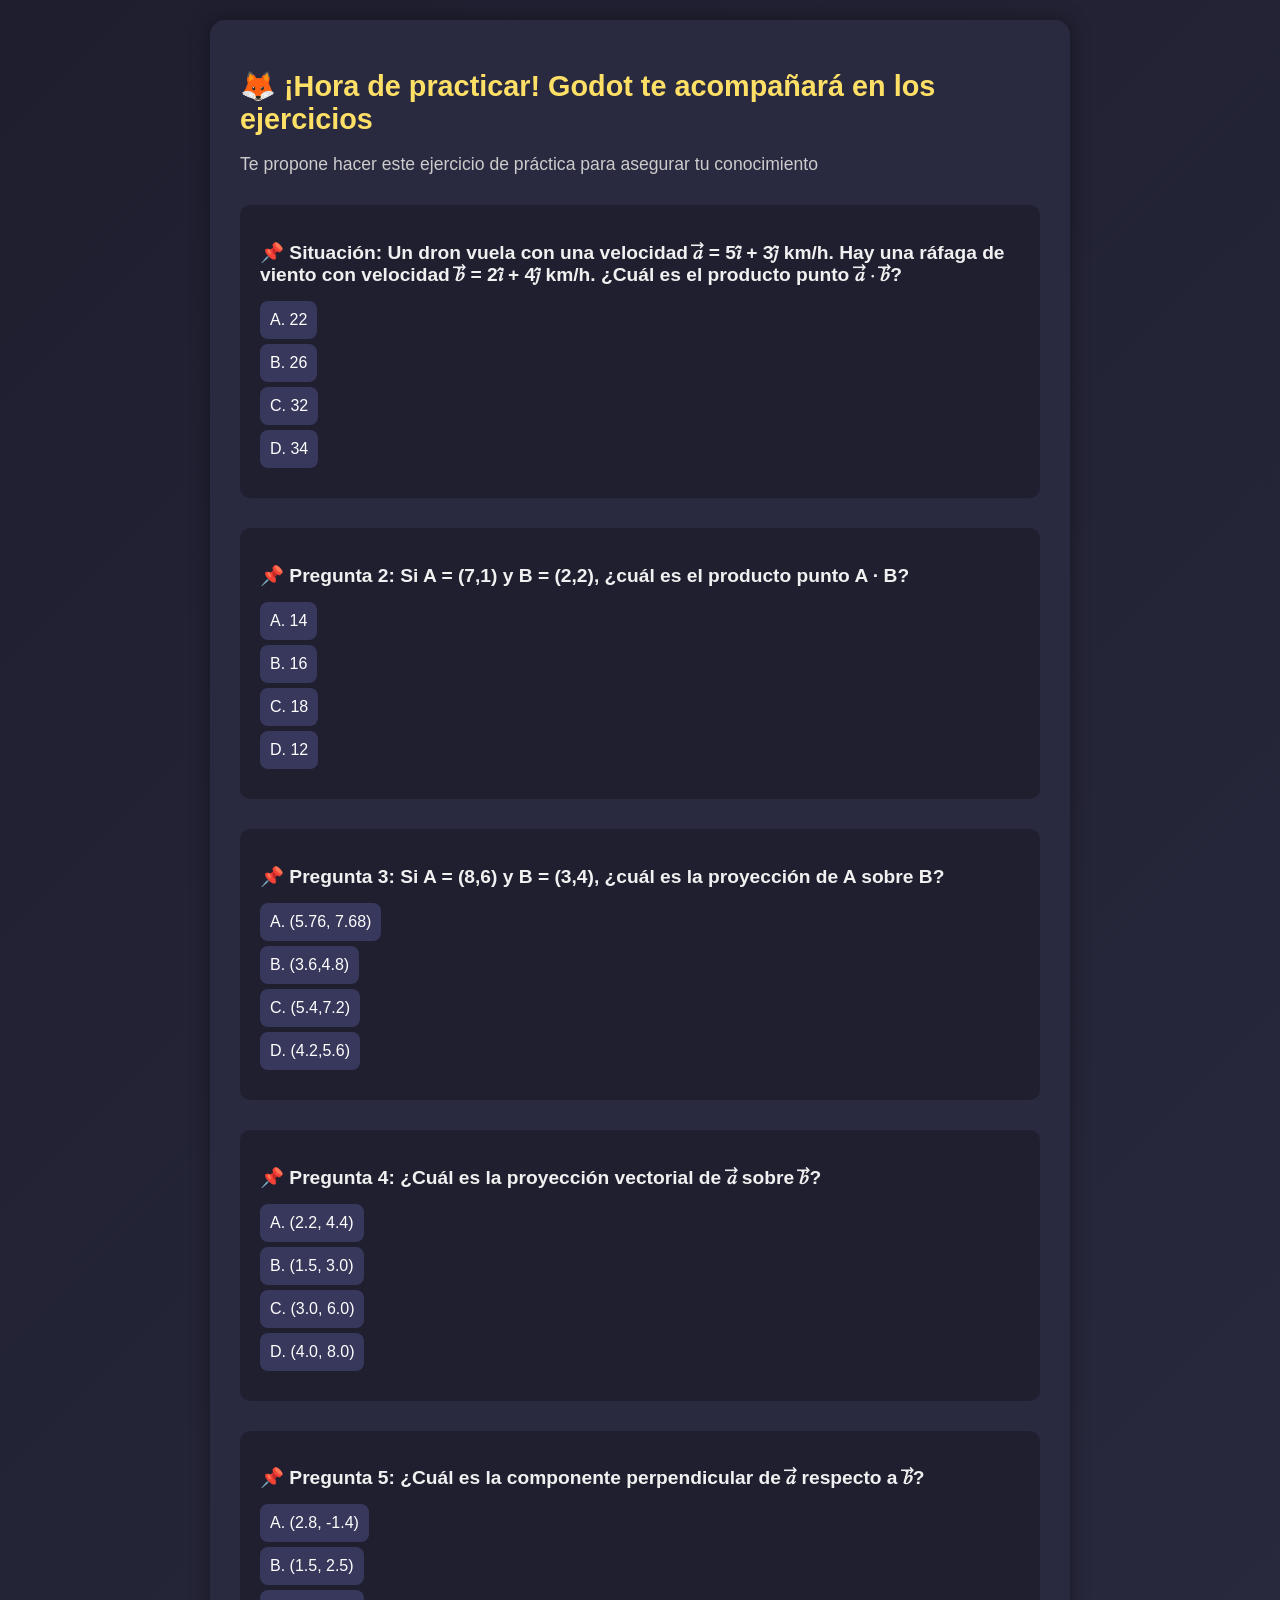
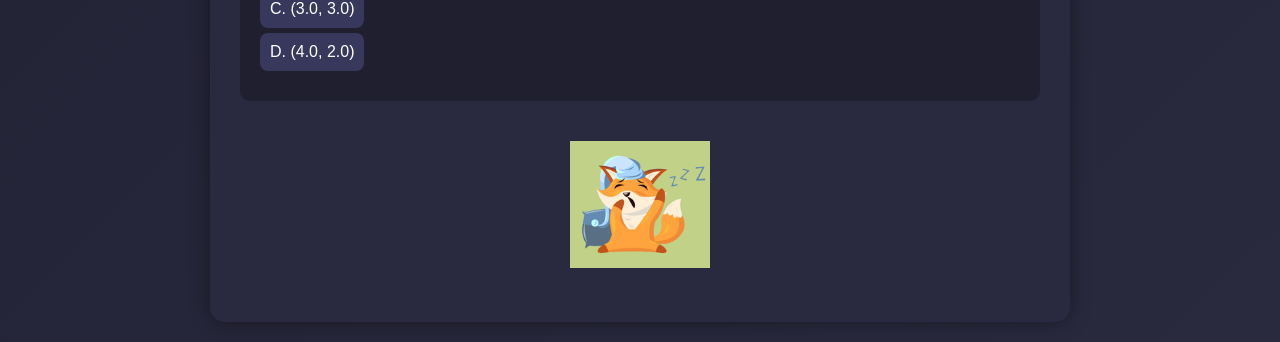
==== Ejercicios.html @ d002a0e9 "Add files via upload" ====
<!DOCTYPE html>
<html lang="es">
  <head>
    <meta charset="UTF-8" />
    <meta name="viewport" content="width=device-width, initial-scale=1.0" />
    <title>Práctica y Competencia de Proyección Vectorial</title>
    <style>
      body {
        margin: 0;
        padding: 0;
        font-family: "Segoe UI", Tahoma, Geneva, Verdana, sans-serif;
        background: linear-gradient(135deg, #1e1e2f, #2a2a3f);
        color: #f0f0f0;
        display: flex;
        justify-content: center;
        padding: 20px;
      }
      .main-container {
        max-width: 800px;
        width: 100%;
        background-color: #292940;
        padding: 30px;
        border-radius: 15px;
        box-shadow: 0 0 20px rgba(0, 0, 0, 0.4);
      }
      header h1 {
        font-size: 1.8rem;
        margin-bottom: 10px;
        color: #ffe066;
      }
      header p {
        font-size: 1.1rem;
        color: #ccc;
      }
      .exercise {
        margin-top: 30px;
        background-color: #1f1f30;
        padding: 20px;
        border-radius: 10px;
      }
      .exercise h2 {
        font-size: 1.2rem;
        margin-bottom: 15px;
      }
      .option {
        display: block;
        background-color: #38385c;
        color: white;
        padding: 10px;
        border: none;
        border-radius: 8px;
        margin: 5px 0;
        cursor: pointer;
        font-size: 1rem;
      }
      .option:hover {
        background-color: #505080;
      }
      .correct {
        background-color: #4caf50 !important;
      }
      .incorrect {
        background-color: #e74c3c !important;
      }
      .feedback {
        margin-top: 10px;
        font-weight: bold;
      }
      .mascota-container {
        text-align: center;
        margin: 40px 0 20px;
      }
      .mascota-img {
        width: 140px;
      }
    </style>
  </head>
  <body>
    <div class="main-container">
      <header>
        <h1>🦊 ¡Hora de practicar! Godot te acompañará en los ejercicios</h1>
        <p>
          Te propone hacer este ejercicio de práctica para asegurar tu
          conocimiento
        </p>
      </header>

      <div class="exercise-section">
        <!-- Pregunta 1 -->
        <div class="exercise">
          <h2>
            📌 Situación: Un dron vuela con una velocidad 𝑎⃗ = 5𝑖̂ + 3𝑗̂ km/h. Hay
            una ráfaga de viento con velocidad 𝑏⃗ = 2𝑖̂ + 4𝑗̂ km/h. ¿Cuál es el
            producto punto 𝑎⃗ ⋅ 𝑏⃗?
          </h2>
          <button
            class="option"
            data-answer="22"
            onclick="checkAnswer(this, '22', 'feedback1')"
          >
            A. 22
          </button>
          <button
            class="option"
            data-answer="26"
            onclick="checkAnswer(this, '22', 'feedback1')"
          >
            B. 26
          </button>
          <button
            class="option"
            data-answer="32"
            onclick="checkAnswer(this, '22', 'feedback1')"
          >
            C. 32
          </button>
          <button
            class="option"
            data-answer="34"
            onclick="checkAnswer(this, '22', 'feedback1')"
          >
            D. 34
          </button>
          <div id="feedback1" class="feedback"></div>
        </div>

        <!-- Pregunta 2 -->
        <div class="exercise">
          <h2>
            📌 Pregunta 2: Si A = (7,1) y B = (2,2), ¿cuál es el producto punto
            A · B?
          </h2>
          <button
            class="option"
            data-answer="14"
            onclick="checkAnswer(this, '16', 'feedback2')"
          >
            A. 14
          </button>
          <button
            class="option"
            data-answer="16"
            onclick="checkAnswer(this, '16', 'feedback2')"
          >
            B. 16
          </button>
          <button
            class="option"
            data-answer="18"
            onclick="checkAnswer(this, '16', 'feedback2')"
          >
            C. 18
          </button>
          <button
            class="option"
            data-answer="12"
            onclick="checkAnswer(this, '16', 'feedback2')"
          >
            D. 12
          </button>
          <div id="feedback2" class="feedback"></div>
        </div>

        <!-- Pregunta 3 -->
        <div class="exercise">
          <h2>
            📌 Pregunta 3: Si A = (8,6) y B = (3,4), ¿cuál es la proyección de A
            sobre B?
          </h2>
          <button
            class="option"
            data-answer="(5.76, 7.68)"
            onclick="checkAnswer(this, '(5.76, 7.68)', 'feedback3')"
          >
            A. (5.76, 7.68)
          </button>
          <button
            class="option"
            data-answer="(3.6,4.8)"
            onclick="checkAnswer(this, '(5.76, 7.68)', 'feedback3')"
          >
            B. (3.6,4.8)
          </button>
          <button
            class="option"
            data-answer="(5.4,7.2)"
            onclick="checkAnswer(this, '(5.76, 7.68)', 'feedback3')"
          >
            C. (5.4,7.2)
          </button>
          <button
            class="option"
            data-answer="(4.2,5.6)"
            onclick="checkAnswer(this, '(5.76, 7.68)', 'feedback3')"
          >
            D. (4.2,5.6)
          </button>
          <div id="feedback3" class="feedback"></div>
        </div>

        <!-- Pregunta 4 -->
        <div class="exercise">
          <h2>
            📌 Pregunta 4: ¿Cuál es la proyección vectorial de 𝑎⃗ sobre 𝑏⃗?
          </h2>
          <button
            class="option"
            data-answer="(2.2, 4.4)"
            onclick="checkAnswer(this, '(2.2, 4.4)', 'feedback4')"
          >
            A. (2.2, 4.4)
          </button>
          <button
            class="option"
            data-answer="(1.5, 3.0)"
            onclick="checkAnswer(this, '(2.2, 4.4)', 'feedback4')"
          >
            B. (1.5, 3.0)
          </button>
          <button
            class="option"
            data-answer="(3.0, 6.0)"
            onclick="checkAnswer(this, '(2.2, 4.4)', 'feedback4')"
          >
            C. (3.0, 6.0)
          </button>
          <button
            class="option"
            data-answer="(4.0, 8.0)"
            onclick="checkAnswer(this, '(2.2, 4.4)', 'feedback4')"
          >
            D. (4.0, 8.0)
          </button>
          <div id="feedback4" class="feedback"></div>
        </div>

        <!-- Pregunta 5 -->
        <div class="exercise">
          <h2>
            📌 Pregunta 5: ¿Cuál es la componente perpendicular de 𝑎⃗ respecto a
            𝑏⃗?
          </h2>
          <button
            class="option"
            data-answer="(2.8, -1.4)"
            onclick="checkAnswer(this, '(2.8, -1.4)', 'feedback5')"
          >
            A. (2.8, -1.4)
          </button>
          <button
            class="option"
            data-answer="(1.5, 2.5)"
            onclick="checkAnswer(this, '(2.8, -1.4)', 'feedback5')"
          >
            B. (1.5, 2.5)
          </button>
          <button
            class="option"
            data-answer="(3.0, 3.0)"
            onclick="checkAnswer(this, '(2.8, -1.4)', 'feedback5')"
          >
            C. (3.0, 3.0)
          </button>
          <button
            class="option"
            data-answer="(4.0, 2.0)"
            onclick="checkAnswer(this, '(2.8, -1.4)', 'feedback5')"
          >
            D. (4.0, 2.0)
          </button>
          <div id="feedback5" class="feedback"></div>
        </div>
      </div>

      <!-- Mascota -->
      <div class="mascota-container">
        <img class="mascota-img" src="Archivos/Dor.png" alt="Mascota Godot" />
      </div>
    </div>

    <!-- Script para manejo de respuestas -->
    <script>
      function checkAnswer(button, correctAnswer, feedbackId) {
        const buttons = button.parentNode.querySelectorAll("button");
        buttons.forEach((btn) => (btn.disabled = true));

        const feedback = document.getElementById(feedbackId);

        if (button.dataset.answer === correctAnswer) {
          button.classList.add("correct");
          feedback.textContent = "¡Respuesta correcta! 🎉";
          feedback.style.color = "#4caf50";
        } else {
          button.classList.add("incorrect");
          feedback.textContent = "Respuesta incorrecta. Intenta de nuevo.";
          feedback.style.color = "#e74c3c";

          // Marcar la respuesta correcta también
          buttons.forEach((btn) => {
            if (btn.dataset.answer === correctAnswer) {
              btn.classList.add("correct");
            }
          });
        }
      }
    </script>
  </body>
</html>
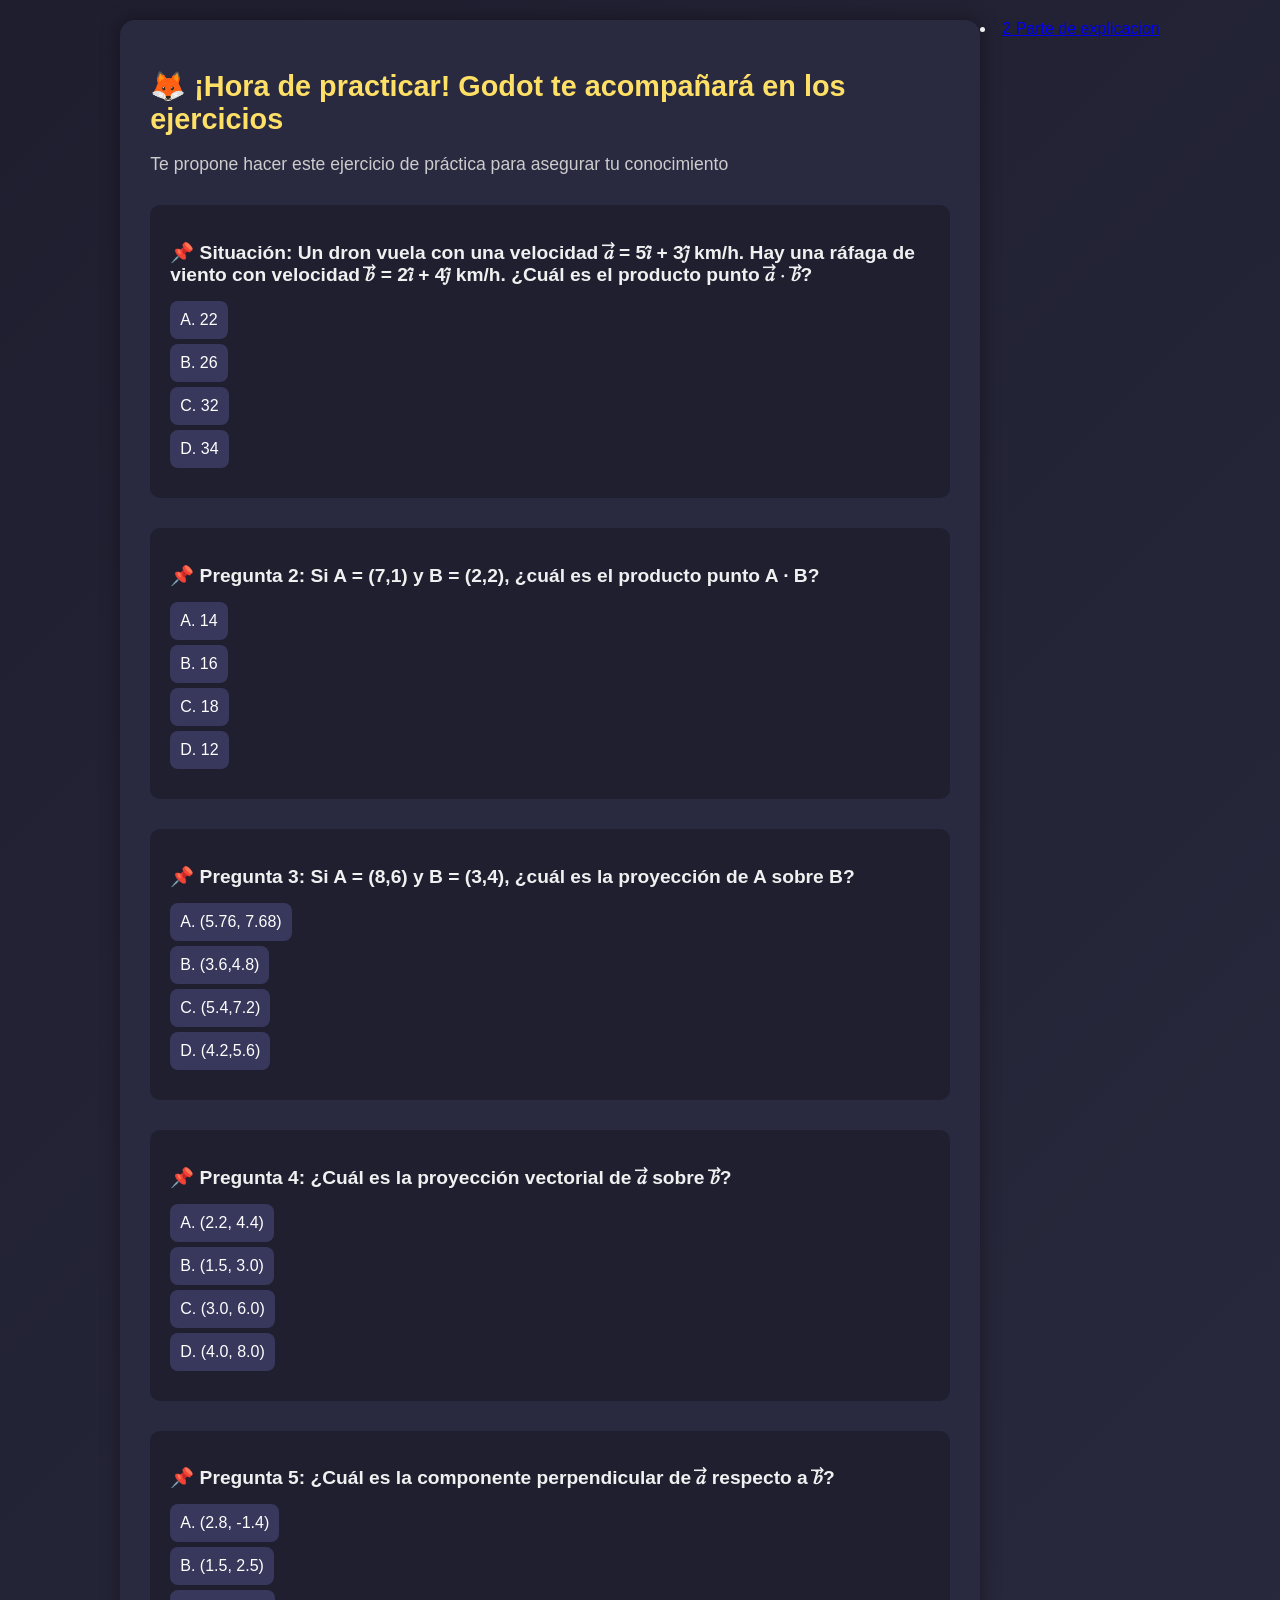
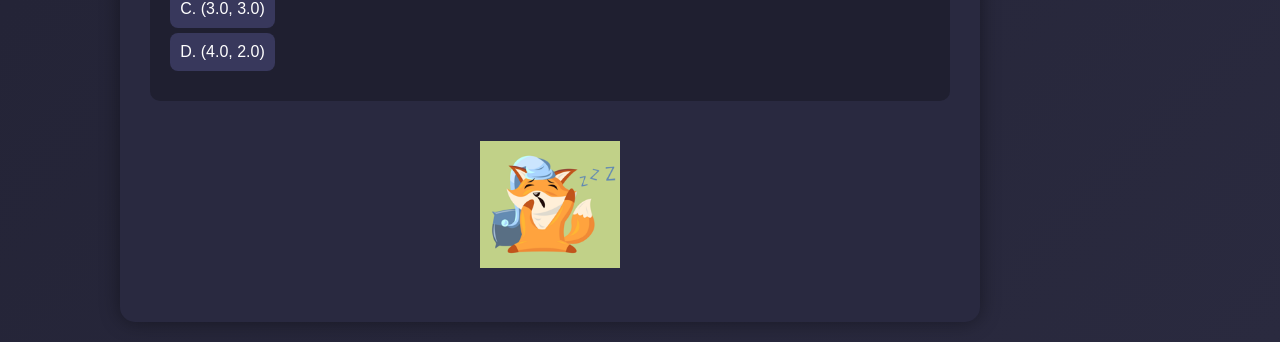
==== commit 04b093d5: "Update Ejercicios.html" ====
--- a/Ejercicios.html
+++ b/Ejercicios.html
@@ -306,3 +306,4 @@
     </script>
   </body>
 </html>
+<li><a href="Se.html"> 2 Parte de explicacion</a></li>
